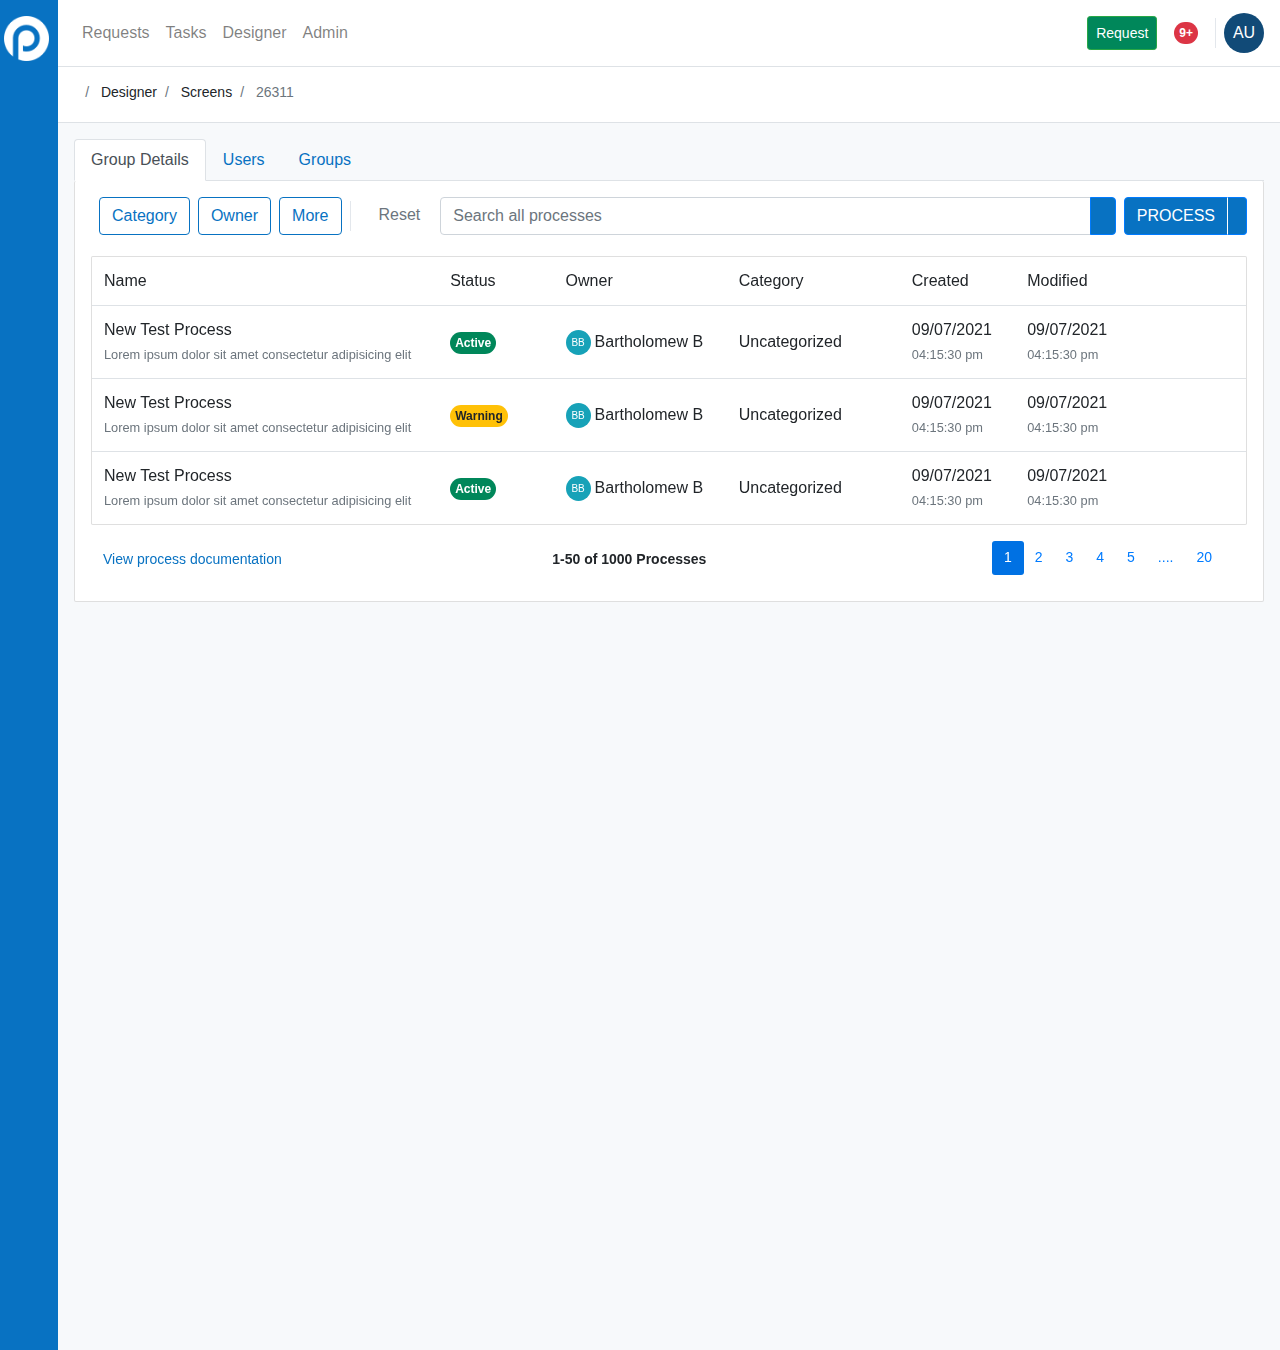
==== Data-List-Base.html @ 270bfeca "init" ====
<!DOCTYPE html>
<html lang="en">
  <head>
    <meta charset="UTF-8" />
    <meta http-equiv="X-UA-Compatible" content="IE=edge" />
    <meta name="viewport" content="width=device-width, initial-scale=1.0" />
    <script
      src="https://code.jquery.com/jquery-3.5.1.slim.min.js"
      integrity="sha384-DfXdz2htPH0lsSSs5nCTpuj/zy4C+OGpamoFVy38MVBnE+IbbVYUew+OrCXaRkfj"
      crossorigin="anonymous"
    ></script>
    <script
      src="https://cdn.jsdelivr.net/npm/bootstrap@4.6.0/dist/js/bootstrap.bundle.min.js"
      integrity="sha384-Piv4xVNRyMGpqkS2by6br4gNJ7DXjqk09RmUpJ8jgGtD7zP9yug3goQfGII0yAns"
      crossorigin="anonymous"
    ></script>
    <link
      rel="stylesheet"
      href="https://stackpath.bootstrapcdn.com/bootstrap/4.3.1/css/bootstrap.min.css"
      integrity="sha384-ggOyR0iXCbMQv3Xipma34MD+dH/1fQ784/j6cY/iJTQUOhcWr7x9JvoRxT2MZw1T"
      crossorigin="anonymous"
    />
    <link
      rel="stylesheet"
      href="https://use.fontawesome.com/releases/v5.7.2/css/all.css"
      integrity="sha384-fnmOCqbTlWIlj8LyTjo7mOUStjsKC4pOpQbqyi7RrhN7udi9RwhKkMHpvLbHG9Sr"
      crossorigin="anonymous"
    />
    <link rel="preconnect" href="https://fonts.googleapis.com" />
    <link rel="preconnect" href="https://fonts.gstatic.com" crossorigin />
    <link
      href="https://fonts.googleapis.com/css2?family=Open+Sans&display=swap"
      rel="stylesheet"
    />
    <link rel="stylesheet" href="data-list-temp-style.css" />
    <title>Data List Template</title>
  </head>
  <body>
    <div class="app-container d-flex flex-row" "="">
    <div class="sidebar">
      <img src="processmaker_icon.png" class="pt-3 ml-1" alt="" />
    </div>
    <div class="main d-flex flex-grow-1 flex-column overflow-hidden">
      <div class="top-nav flex-grow-1">
        <div class="flex-grow-1">
          <div id="navbar">
            <nav
              class="navbar d-print-none navbar-light navbar-expand-lg"
              id="navbar1"
            >
              <div class="d-flex d-lg-none w-100">
                <a href="#" target="_self" class="navbar-brand d-lg-none pl-2"
                  ><img
                    src="https://madidi-release.processmaker.net/img/processmaker-login.svg?id=addb6c8b47dc100de38923db9844a7bb"
                    class="navbar-logo"
                /></a>
                <button
                  type="button"
                  class="navbar-toggler ml-auto collapsed"
                  style="overflow-anchor: none"
                >
                  <span class="navbar-toggler-icon"></span>
                </button>
              </div>
              <div id="nav-collapse" class="navbar-collapse collapse">
                <!---->
                <!---->
                <!---->
                <ul
                  class="navbar-nav d-flex align-items-center"
                  style="/* z-index: 100; */"
                >
                  <li class="nav-item">
                    <a class="nav-link"><span>Requests</span></a>
                  </li>
                  <li class="nav-item">
                    <a class="nav-link"><span>Tasks</span></a>
                  </li>
                  <li class="nav-item">
                    <a class="nav-link"><span>Designer</span></a>
                  </li>
                  <li class="nav-item">
                    <a class="nav-link"><span>Admin</span></a>
                  </li>
                </ul>
                <ul class="navbar-nav d-flex align-items-center ml-auto">
                  <li class="nav-item p-2">
                    <button class="btn btn-success btn-sm">
                      <i class="fas fa-plus"></i>
                      Request
                    </button>
                    <!---->
                  </li>
                  <li class="nav-item d-none d-lg-block">
                    <div>
                      <button class="btn nav-link count-info btn-link">
                        <i class="fas fa-bell fa-lg font-size-23"></i>
                        <!---->
                        <span class="badge badge-danger badge-pill">9+</span>
                      </button>
                      <!---->
                    </div>
                  </li>
                  <li class="separator d-none d-lg-block"></li>
                  <li class="d-none d-lg-block">
                    <div id="userMenu">
                      <div id="profileMenu">
                        <span
                          ><button
                            class="btn avatar-button rounded-circle overflow-hidden p-0 m-0 d-inline-flex border-0 btn-info"
                          >
                            <span
                              class="border-0 d-inline-flex align-items-center justify-content-center text-white text-uppercase text-nowrap font-weight-normal"
                              style="
                                width: 40px;
                                height: 40px;
                                font-size: 16px;
                                padding: 0px;
                                cursor: pointer;
                              "
                              >AU</span
                            >
                          </button>
                          <!----></span
                        >
                      </div>
                      <!---->
                    </div>
                  </li>
                </ul>
              </div>
            </nav>
            <nav class="navbar p-0 navbar-expand-lg" id="navbar2">
              <div
                id="breadcrumbs-collapse"
                class="border-top border-bottom navbar-collapse collapse"
                style="display: none"
              >
                <div id="breadcrumbs" class="mt-2 ml-3">
                  <nav>
                    <ol class="breadcrumb mt-1">
                      <li class="breadcrumb-item">
                        <a href="/" aria-label="Home"
                          ><i class="fas fa-home"></i
                        ></a>
                      </li>
                      <li class="breadcrumb-item">
                        <a> Designer </a>
                      </li>
                      <li class="breadcrumb-item">
                        <a> Screens </a>
                      </li>
                      <li
                        role="heading"
                        aria-level="1"
                        class="breadcrumb-item active"
                      >
                        26311
                      </li>
                    </ol>
                  </nav>
                </div>
              </div>
            </nav>
          </div>
          <style lang="scss" scoped=""></style>
        </div>
        <!-- MAIN BODY -->
        <!-- MAIN BODY -->
        <!-- MAIN BODY -->
        <!-- MAIN BODY -->

        <!-- Top command -->

        <div
          class="flex-grow-1 d-flex flex-column overflow-hidden h-100"
          id="mainbody"
        >
          <div id="main" class="main flex-grow-1 h-100 overflow-auto py-3">
            <div id="editCss" class="container-fluid px-3">
              <div role="document" class="row">
                <div class="col">
                  <nav>
                    <div id="nav-tab" role="tablist" class="nav nav-tabs">
                      <a
                        id="nav-home-tab"
                        data-toggle="tab"
                        href="#nav-home"
                        role="tab"
                        aria-controls="nav-home"
                        aria-selected="true"
                        class="nav-item nav-link active"
                        >Group Details</a
                      >
                      <a
                        id="nav-user-tab"
                        data-toggle="tab"
                        href="#nav-groups"
                        role="tab"
                        aria-selected="false"
                        class="nav-item nav-link"
                        >Users</a
                      >
                      <a
                        id="nav-group-tab"
                        data-toggle="tab"
                        href="#nav-users"
                        role="tab"
                        aria-selected="false"
                        class="nav-item nav-link"
                        >Groups</a
                      >
                    </div>
                  </nav>
                  <div class="card border-top-0">
                    <!----><!---->
                    <div class="card-body p-3 border-top-0">
                      <!----><!---->
                      <div>
                        <div role="group" class="`is-valid" id="__BVID__66">
                          <div id="search-bar" class="mb-3" vcloak="">
                            <div class="d-flex flex-column flex-md-row">
                              <!-- FILTER -->
                              <!-- FILTER -->
                              <div
                                class="dropdown mb-3 mb-md-0 ml-md-2 UncategorizedFilterButton"
                              >
                                <button
                                  class="btn btn-outline-primary dropdown-toggle UncategorizedFilter"
                                  type="button"
                                  id="dropdownMenuButton"
                                  data-toggle="dropdown"
                                  aria-haspopup="true"
                                  aria-expanded="false"
                                >
                                  <i class="fas fa-filter"></i> Category
                                </button>

                                <div
                                  class="dropdown-menu dropdown-menu-right w-100"
                                  aria-labelledby="dropdownMenuButton"
                                >
                                  <li>
                                    <div class="checkbox w-100">
                                      <label class="ml-2 filter-item">
                                        <input
                                          type="checkbox"
                                          class="p-3 checkbox-input"
                                          name="categoryFilter"
                                          value="Uncategorized"
                                        /><span class="ml-2"
                                          >Uncategorized</span
                                        >
                                      </label>
                                    </div>
                                    <div class="dropdown-divider"></div>
                                  </li>

                                  <li>
                                    <div class="checkbox">
                                      <label class="ml-2 filter-item">
                                        <input
                                          type="checkbox"
                                          class="p-3 checkbox-input"
                                          name="categoryFilter"
                                          value="Human Resources"
                                        /><span class="ml-2"
                                          >Human Resources</span
                                        >
                                      </label>
                                    </div>
                                  </li>
                                </div>
                              </div>

                              <div class="dropdown mb-3 mb-md-0 ml-md-2">
                                <button
                                  class="btn btn-outline-primary dropdown-toggle"
                                  type="button"
                                  id="dropdownMenuButton"
                                  data-toggle="dropdown"
                                  aria-haspopup="true"
                                  aria-expanded="false"
                                >
                                  <i class="fas fa-filter"></i> Owner
                                </button>
                                <div
                                  class="dropdown-menu dropdown-menu-right"
                                  aria-labelledby="dropdownMenuButton"
                                >
                                  <span
                                    data-v-3f99b023=""
                                    data-v-6ea5e3fc=""
                                    class="d-inline-flex pull-left align-items-center"
                                    data-v-5cc42bfc=""
                                  >
                                    <label class="filter-item">
                                      <input
                                        type="checkbox"
                                        class="p-3 checkbox-input ml-2"
                                        name=""
                                        value="Uncategorized"
                                      /><span class="ml-2">
                                        <a data-v-3f99b023="" href="/profile/2">
                                          <button
                                            data-v-3f99b023=""
                                            title="Admin User"
                                            href="/profile/2"
                                            class="avatar-image-button rounded-circle bg-info border-0 align-middle text-white text-center text-uppercase text-nowrap"
                                            style="
                                              width: 25px;
                                              height: 25px;
                                              font-size: 10px;
                                              padding: 0px;
                                              cursor: pointer;
                                            "
                                          >
                                            BB
                                          </button>
                                        </a>
                                        <!---->
                                        <span class="ml-1"
                                          >Bartholomew B</span
                                        ></span
                                      >
                                    </label>
                                  </span>
                                  <div class="dropdown-divider"></div>

                                  <span
                                    data-v-3f99b023=""
                                    data-v-6ea5e3fc=""
                                    class="d-inline-flex pull-left align-items-center"
                                    data-v-5cc42bfc=""
                                  >
                                    <label class="filter-item">
                                      <input
                                        type="checkbox"
                                        class="p-3 checkbox-input ml-2"
                                        name=""
                                        value="Uncategorized"
                                      /><span class="ml-2">
                                        <a data-v-3f99b023="" href="/profile/2">
                                          <button
                                            data-v-3f99b023=""
                                            title="Admin User"
                                            href="/profile/2"
                                            class="avatar-image-button rounded-circle bg-info border-0 align-middle text-white text-center text-uppercase text-nowrap"
                                            style="
                                              width: 25px;
                                              height: 25px;
                                              font-size: 10px;
                                              padding: 0px;
                                              cursor: pointer;
                                            "
                                          >
                                            HV
                                          </button>
                                        </a>
                                        <!---->
                                        Hunter Van Lear</span
                                      >
                                    </label>
                                  </span>
                                  <div class="dropdown-divider"></div>

                                  <span
                                    data-v-3f99b023=""
                                    data-v-6ea5e3fc=""
                                    class="d-inline-flex pull-left align-items-center"
                                    data-v-5cc42bfc=""
                                  >
                                    <label class="filter-item">
                                      <input
                                        type="checkbox"
                                        class="p-3 checkbox-input ml-2"
                                        name=""
                                        value="Uncategorized"
                                      /><span class="ml-2">
                                        <a data-v-3f99b023="" href="/profile/2">
                                          <button
                                            data-v-3f99b023=""
                                            title="Admin User"
                                            href="/profile/2"
                                            class="avatar-image-button rounded-circle bg-info border-0 align-middle text-white text-center text-uppercase text-nowrap"
                                            style="
                                              width: 25px;
                                              height: 25px;
                                              font-size: 10px;
                                              padding: 0px;
                                              cursor: pointer;
                                            "
                                          >
                                            AU
                                          </button>
                                        </a>
                                        <!---->
                                        Admin User</span
                                      >
                                    </label>
                                  </span>
                                </div>
                              </div>
                              <div class="mb-3 mb-md-0 ml-md-2">
                                <button
                                  class="btn btn-outline-primary dropdown-toggle UncategorizedFilter"
                                  type="button"
                                  id="dropdownMenuButton"
                                  data-toggle="dropdown"
                                  aria-haspopup="true"
                                  aria-expanded="false"
                                >
                                  <i class="fas fa-plus"></i> More
                                </button>
                              </div>
                              <li
                                class="separator separator-filter d-lg-block mt-1"
                              ></li>
                              <div class="mb-3 mb-md-0 ml-md-2 text-center">
                                <a
                                  href="#"
                                  id="create_process"
                                  data-toggle="modal"
                                  data-target="#addProcess"
                                  class="btn btn-reset w-100 text-secondary"
                                >
                                  Reset
                                </a>
                              </div>
                              <!-- FILTER END -->
                              <!-- FILTER END -->

                              <!-- SEARCH BAR -->
                              <!-- SEARCH BAR -->

                              <div class="input-group w-100 ml-2 mr-2">
                                <input
                                  placeholder="Search all processes"
                                  class="form-control search-input"
                                />
                                <div class="input-group-append">
                                  <button
                                    type="button"
                                    data-original-title="Search"
                                    class="btn btn-primary btn-search"
                                  >
                                    <i class="fas fa-search"></i>
                                  </button>
                                </div>
                              </div>
                              <!-- SEARCH BAR END -->
                              <!-- SEARCH BAR END -->

                              <!-- //PRIMARY BUTTON -->
                              <!-- //PRIMARY BUTTON -->
                              <div
                                class="d-flex ml-md-0 flex-column flex-md-row text-center ml-2"
                              >
                                <div class="btn-group save-btn-group">
                                  <button class="btn btn-primary" type="button">
                                    <i class="fas fa-plus"></i> PROCESS
                                  </button>
                                  <button
                                    type="button"
                                    class="btn btn-primary dropdown-toggle dropdown-toggle-split"
                                    data-toggle="dropdown"
                                    aria-haspopup="true"
                                    aria-expanded="false"
                                  >
                                    <i class="fa fa-chevron-down"></i>
                                    <span class="sr-only">Toggle Dropdown</span>
                                  </button>
                                  <div
                                    class="dropdown-menu dropdown-menu-right mt-1 p-2 mb-1"
                                    aria-labelledby="dropdownMenuLink"
                                  >
                                    <a class="dropdown-item p-2" href="#"
                                      ><i class="fas fa-file-import mr-2"></i>
                                      Import Process</a
                                    >
                                  </div>
                                </div>
                              </div>
                              <!-- //PRIMARY BUTTON END -->
                              <!-- //PRIMARY BUTTON END -->
                            </div>
                          </div>
                          <div id="profileMenu" class="mt-3 d-flex">
                            <!-- //SEARCH BAR -->

                            <!-- // MODAL START
                                 -->

                            <!-- ///MODAL END -->
                          </div>
                          <div
                            id=""
                            role="tooltip"
                            tabindex="-1"
                            data-v-0d7c46a7=""
                            class="popover b-popover bs-popover-bottom"
                            x-placement="bottom"
                            style="left: 0px; will-change: transform"
                          >
                            <div class="card card-body table-card p-0">
                              <table
                                class="table table-hover table-responsive-lg"
                              >
                                <thead>
                                  <tr>
                                    <th class="sortable">
                                      Name <i class="sort-icon fas fa-sort"></i>
                                    </th>
                                    <th class="sortable">
                                      Status
                                      <i class="sort-icon fas fa-sort"></i>
                                    </th>
                                    <th class="sortable">
                                      Owner
                                      <i class="sort-icon fas fa-sort"></i>
                                    </th>
                                    <th class="sortable">
                                      Category
                                      <i class="sort-icon fas fa-sort"></i>
                                    </th>
                                    <th class="sortable">
                                      Created
                                      <i class="sort-icon fas fa-sort"></i>
                                    </th>
                                    <th class="sortable">
                                      Modified
                                      <i class="sort-icon fas fa-sort"></i>
                                    </th>
                                  </tr>
                                </thead>

                                <tbody>
                                  <tr>
                                    <!-- <td><div class="iconTray"> <i class="fas fa-exclamation-circle  text-warning"></i><i class="fas fa-check-circle ml-1"></i></div></td> -->
                                    <td>
                                      <div class="slatGroup">
                                        <p class="slatName">New Test Process</p>
                                        <small class="text-muted">
                                          Lorem ipsum dolor sit amet consectetur
                                          adipisicing elit
                                        </small>
                                      </div>
                                    </td>
                                    <td>
                                      <span
                                        class="badge badge-pill badge-success"
                                        >Active</span
                                      >
                                    </td>
                                    <td>
                                      <span
                                        data-v-3f99b023=""
                                        data-v-6ea5e3fc=""
                                        class="d-inline-flex pull-left align-items-center"
                                        data-v-5cc42bfc=""
                                      >
                                        <a data-v-3f99b023="" href="/profile/2">
                                          <button
                                            data-v-3f99b023=""
                                            title="Admin User"
                                            href="/profile/2"
                                            class="avatar-image-button rounded-circle bg-info border-0 align-middle text-white text-center text-uppercase text-nowrap"
                                            style="
                                              width: 25px;
                                              height: 25px;
                                              font-size: 10px;
                                              padding: 0px;
                                              cursor: pointer;
                                            "
                                          >
                                            BB
                                          </button>
                                        </a>
                                        <!---->
                                        <span class="ml-1"
                                          >Bartholomew B</span
                                        ></span
                                      >
                                    </td>
                                    <td>Uncategorized</td>
                                    <td>
                                      <div class="slatGroup">
                                        <p class="slatName">09/07/2021</p>
                                        <small class="text-muted">
                                          04:15:30 pm
                                        </small>
                                      </div>
                                    </td>
                                    <td>
                                      <div class="slatGroup">
                                        <p class="slatName">09/07/2021</p>
                                        <small class="text-muted">
                                          04:15:30 pm
                                        </small>
                                      </div>
                                    </td>

                                    <td align="right">
                                      <div class="dropdown show">
                                        <a
                                          class="btn btn-outline-secondary slatDropDown mr-3"
                                          href="#"
                                          role="button"
                                          id="dropdownMenuLink"
                                          data-toggle="dropdown"
                                          aria-haspopup="true"
                                          aria-expanded="false"
                                        >
                                          <i class="dots fas fa-ellipsis-h"></i>
                                        </a>

                                        <div
                                          class="dropdown-menu dropdown-menu-right dropdown-slat mt-1 p-2 mb-1"
                                          aria-labelledby="dropdownMenuLink"
                                        >
                                          <a class="dropdown-item p-2" href="#">
                                            <i class="far fa-edit mr-2"></i>
                                            Edit Process</a
                                          >

                                          <a class="dropdown-item p-2" href="#"
                                            ><i class="far fa-clone mr-2"></i>
                                            Copy Process</a
                                          >
                                          <a class="dropdown-item p-2" href="#"
                                            ><i
                                              class="fas fa-file-export mr-2"
                                            ></i>
                                            Export Process</a
                                          >
                                          <a class="dropdown-item p-2" href="#"
                                            ><i class="fas fa-cog mr-2"></i>
                                            Configure Process</a
                                          >
                                          <a
                                            class="dropdown-item dropdown-delete p-2"
                                            href="#"
                                            ><i
                                              class="far fa-trash-alt mr-2"
                                            ></i>
                                            Delete Process</a
                                          >
                                        </div>
                                      </div>
                                    </td>
                                  </tr>
                                  <tr>
                                    <!-- <td><div class="iconTray"> <i class="fas fa-exclamation-circle  text-warning"></i><i class="fas fa-check-circle ml-1"></i></div></td> -->
                                    <td>
                                      <div class="slatGroup">
                                        <p class="slatName">New Test Process</p>
                                        <small class="text-muted">
                                          Lorem ipsum dolor sit amet consectetur
                                          adipisicing elit
                                        </small>
                                      </div>
                                    </td>
                                    <td>
                                      <span
                                        class="badge badge-pill badge-warning"
                                        ><i
                                          class="fas fa-exclamation-triangle"
                                        ></i
                                        >Warning</span
                                      >
                                    </td>
                                    <td>
                                      <span
                                        data-v-3f99b023=""
                                        data-v-6ea5e3fc=""
                                        class="d-inline-flex pull-left align-items-center"
                                        data-v-5cc42bfc=""
                                      >
                                        <a data-v-3f99b023="" href="/profile/2">
                                          <button
                                            data-v-3f99b023=""
                                            title="Admin User"
                                            href="/profile/2"
                                            class="avatar-image-button rounded-circle bg-info border-0 align-middle text-white text-center text-uppercase text-nowrap"
                                            style="
                                              width: 25px;
                                              height: 25px;
                                              font-size: 10px;
                                              padding: 0px;
                                              cursor: pointer;
                                            "
                                          >
                                            BB
                                          </button>
                                        </a>
                                        <!---->
                                        <span class="ml-1"
                                          >Bartholomew B</span
                                        ></span
                                      >
                                    </td>
                                    <td>Uncategorized</td>
                                    <td>
                                      <div class="slatGroup">
                                        <p class="slatName">09/07/2021</p>
                                        <small class="text-muted">
                                          04:15:30 pm
                                        </small>
                                      </div>
                                    </td>
                                    <td>
                                      <div class="slatGroup">
                                        <p class="slatName">09/07/2021</p>
                                        <small class="text-muted">
                                          04:15:30 pm
                                        </small>
                                      </div>
                                    </td>

                                    <td align="right">
                                      <div class="dropdown show">
                                        <a
                                          class="btn btn-outline-secondary slatDropDown mr-3"
                                          href="#"
                                          role="button"
                                          id="dropdownMenuLink"
                                          data-toggle="dropdown"
                                          aria-haspopup="true"
                                          aria-expanded="false"
                                        >
                                          <i class="dots fas fa-ellipsis-h"></i>
                                        </a>

                                        <div
                                          class="dropdown-menu dropdown-menu-right dropdown-slat mt-1 p-2 mb-1"
                                          aria-labelledby="dropdownMenuLink"
                                        >
                                          <a class="dropdown-item p-2" href="#">
                                            <i class="far fa-edit mr-2"></i>
                                            Edit Process</a
                                          >

                                          <a class="dropdown-item p-2" href="#"
                                            ><i class="far fa-clone mr-2"></i>
                                            Copy Process</a
                                          >
                                          <a class="dropdown-item p-2" href="#"
                                            ><i
                                              class="fas fa-file-export mr-2"
                                            ></i>
                                            Export Process</a
                                          >
                                          <a class="dropdown-item p-2" href="#"
                                            ><i class="fas fa-cog mr-2"></i>
                                            Configure Process</a
                                          >
                                          <a
                                            class="dropdown-item dropdown-delete p-2"
                                            href="#"
                                            ><i
                                              class="far fa-trash-alt mr-2"
                                            ></i>
                                            Delete Process</a
                                          >
                                        </div>
                                      </div>
                                    </td>
                                  </tr>
                                  <tr>
                                    <!-- <td><div class="iconTray"> <i class="fas fa-exclamation-circle  text-warning"></i><i class="fas fa-check-circle ml-1"></i></div></td> -->
                                    <td>
                                      <div class="slatGroup">
                                        <p class="slatName">New Test Process</p>
                                        <small class="text-muted">
                                          Lorem ipsum dolor sit amet consectetur
                                          adipisicing elit
                                        </small>
                                      </div>
                                    </td>
                                    <td class="">
                                      <div class="slatGroup">
                                        <span
                                          class="badge badge-pill badge-success"
                                          >Active</span
                                        >
                                      </div>
                                    </td>
                                    <td>
                                      <span
                                        data-v-3f99b023=""
                                        data-v-6ea5e3fc=""
                                        class="d-inline-flex pull-left align-items-center"
                                        data-v-5cc42bfc=""
                                      >
                                        <a data-v-3f99b023="" href="/profile/2">
                                          <button
                                            data-v-3f99b023=""
                                            title="Admin User"
                                            href="/profile/2"
                                            class="avatar-image-button rounded-circle bg-info border-0 align-middle text-white text-center text-uppercase text-nowrap"
                                            style="
                                              width: 25px;
                                              height: 25px;
                                              font-size: 10px;
                                              padding: 0px;
                                              cursor: pointer;
                                            "
                                          >
                                            BB
                                          </button>
                                        </a>
                                        <!---->
                                        <span class="ml-1"
                                          >Bartholomew B</span
                                        ></span
                                      >
                                    </td>
                                    <td>Uncategorized</td>
                                    <td>
                                      <div class="slatGroup">
                                        <p class="slatName">09/07/2021</p>
                                        <small class="text-muted">
                                          04:15:30 pm
                                        </small>
                                      </div>
                                    </td>
                                    <td>
                                      <div class="slatGroup">
                                        <p class="slatName">09/07/2021</p>
                                        <small class="text-muted">
                                          04:15:30 pm
                                        </small>
                                      </div>
                                    </td>

                                    <td align="right">
                                      <div class="dropdown show">
                                        <a
                                          class="btn btn-outline-secondary slatDropDown mr-3"
                                          href="#"
                                          role="button"
                                          id="dropdownMenuLink"
                                          data-toggle="dropdown"
                                          aria-haspopup="true"
                                          aria-expanded="false"
                                        >
                                          <i class="dots fas fa-ellipsis-h"></i>
                                        </a>

                                        <div
                                          class="dropdown-menu dropdown-menu-right dropdown-slat mt-1 p-2 mb-1"
                                          aria-labelledby="dropdownMenuLink"
                                        >
                                          <a class="dropdown-item p-2" href="#">
                                            <i class="far fa-edit mr-2"></i>
                                            Edit Process</a
                                          >

                                          <a class="dropdown-item p-2" href="#"
                                            ><i class="far fa-clone mr-2"></i>
                                            Copy Process</a
                                          >
                                          <a class="dropdown-item p-2" href="#"
                                            ><i
                                              class="fas fa-file-export mr-2"
                                            ></i>
                                            Export Process</a
                                          >
                                          <a class="dropdown-item p-2" href="#"
                                            ><i class="fas fa-cog mr-2"></i>
                                            Configure Process</a
                                          >
                                          <a
                                            class="dropdown-item dropdown-delete p-2"
                                            href="#"
                                            ><i
                                              class="far fa-trash-alt mr-2"
                                            ></i>
                                            Delete Process</a
                                          >
                                        </div>
                                      </div>
                                    </td>
                                  </tr>
                                </tbody>
                              </table>
                            </div>
                            <!-- //end table card -->
                            <!-- PAGINATION START -->
                            <!-- PAGINATION START -->
                            <div
                              class="paginationContainer justify-content-between d-flex mt-3"
                            >
                              <div class="p-2">
                                <a
                                  href="https://processmaker.gitbook.io/processmaker/designing-processes/viewing-processes/view-the-list-of-processes/create-a-process"
                                  target="_blank"
                                  ><i class="fas fa-book mr-1"></i>View process
                                  documentation</a
                                >
                              </div>
                              <div class="p-2 mx-auto font-weight-bold">
                                1-50 of 1000 Processes
                              </div>
                              <nav aria-label="Page navigation ml-auto ">
                                <ul class="pagination">
                                  <li class="page-item">
                                    <a
                                      class="page-link"
                                      href="#"
                                      aria-label="Previous"
                                    >
                                      <i class="fas fa-chevron-left"></i>
                                      <span class="sr-only">Previous</span>
                                    </a>
                                  </li>
                                  <li class="page-item active">
                                    <a class="page-link" href="#">1</a>
                                  </li>
                                  <li class="page-item">
                                    <a class="page-link" href="#">2</a>
                                  </li>
                                  <li class="page-item">
                                    <a class="page-link" href="#">3</a>
                                  </li>
                                  <li class="page-item">
                                    <a class="page-link" href="#">4</a>
                                  </li>
                                  <li class="page-item">
                                    <a class="page-link" href="#">5</a>
                                  </li>
                                  <li class="page-item">
                                    <a class="page-link" href="#">....</a>
                                  </li>
                                  <li class="page-item">
                                    <a class="page-link" href="#">20</a>
                                  </li>
                                  <li class="page-item">
                                    <a
                                      class="page-link"
                                      href="#"
                                      aria-label="Next"
                                    >
                                      <i class="fas fa-chevron-right"></i>
                                      <span class="sr-only">Next</span>
                                    </a>
                                  </li>
                                </ul>
                              </nav>
                            </div>
                            <!-- PAGINATION END -->
                            <!-- PAGINATION END -->
                          </div>
                          <!-- //END DL -->
                        </div>

                        <!---->
                      </div>
                    </div>
                    <!----><!---->
                  </div>
                </div>
              </div>
            </div>
          </div>
        </div>
      </div>
    </div>
    <script
      src="https://cdnjs.cloudflare.com/ajax/libs/popper.js/1.12.9/umd/popper.min.js"
      integrity="sha384-ApNbgh9B+Y1QKtv3Rn7W3mgPxhU9K/ScQsAP7hUibX39j7fakFPskvXusvfa0b4Q"
      crossorigin="anonymous"
    ></script>
    <script
      src="https://maxcdn.bootstrapcdn.com/bootstrap/4.0.0/js/bootstrap.min.js"
      integrity="sha384-JZR6Spejh4U02d8jOt6vLEHfe/JQGiRRSQQxSfFWpi1MquVdAyjUar5+76PVCmYl"
      crossorigin="anonymous"
    ></script>
    <script src="script.js"></script>
    <!-- Code injected by live-server -->
  </body>
</html>
---- data-list-temp-style.css ----
li > a {
  color: white;
}

a,.text-primary{
  color:#0872c2 ;
}

.text-info {
  color:#114a77 !important;
}

.text-success{
  color:#00875a !important;

}

.badge-success, .btn-success{
  background-color: #00875a!important;
}

.badge{
  padding:5px
}

.sidebar {
  /* border: 1px solid black; */
  width: 58px;
  height: 150vh;
  background-color: #0872c2;
}

div#main {
  background-color: #f7f9fb;
}


h5,
.fa-angle-down {
  color: #0872c2;
}
h5 {
  font-weight: 400;
}

.align-items-center {
  align-items: center !important;
}

.ml-auto {
  margin-left: auto !important;
}

.h-100 {
  height: 100% !important;
}

.left-bar {
  padding-right: 0px !important;
  width: 300px !important;
}

.sidebar-right {
  width: 300px;
}

.card.h-100.rounded-0.border-top-0.border-bottom-0.border-left-0 {
  width: 300 px;
}

/* // Left Sidebar */

.list-group-flush .list-group-item {
  border-radius: 3px;
}

.list-group-item {
  width: 100%;
  padding: 0.3m;
  margin: 0.2rem;
  /* -webkit-box-shadow: 0 5px 3px -3px rgb(60 64 67 / 5%);
  -moz-box-shadow: 0 5px 3px -3px rgb(60 64 67 / 5%);
  box-shadow: 0 5px 3px -3px rgb(60 64 67 / 5%); */
  border-top: 0px;
  border-bottom: 0px;
  cursor: grab;
}


.page-item.active .page-link {
  z-index: 1;
  color: rgb(255, 255, 255);
  background-color: #0071e3;
  border-color: #0071e3;
}

.paginationContainer {
  padding-bottom: 0px !important;
  margin-bottom: 0px !important;
}

.paginationContainer.d-flex.mt-3 {
  height: 44px;
}

.pagination {
  border: 0px;
}
.pagination > li > a {
  border: 0px;
  border-radius: 3px !important;
}

.list-group-item:hover {
  background-color: rgba(220, 220, 220, 0.652);
}

div#controls {
  padding-top: 1 rem;
  background: #f7f7f7;
  align-items: right;
  display: flex;
  justify-content: right;
}
/* 
End LEft side bar */

.list-group-item > i,
.page-menu {
  color: rgb(108, 117, 125);
}

.breadcrumb {
  display: flexbox;
  display: flex;
  -ms-flex-wrap: wrap;
  flex-wrap: wrap;
  padding: 0.2rem;
  margin-bottom: 1rem;
  list-style: none;
  background-color: white;
  border-radius: 0.25rem;
  font-size: 0.875rem;
}

.card-header {
  background-color: white;
}

.left-bar,
.top-header,
.card-header,
.sidebar-right {
  box-shadow: 0px 1px 2px 0px rgb(60 64 67 / 25%),
    0px 2px 6px 2px rgb(60 64 67 / 10%);
}

.top-header {
  padding-top: 0.5rem;
  padding-bottom: 0.5rem;
}

.form-group .form-control-icon {
  position: absolute;
  z-index: 2;
  display: block;
  width: 2.375 rem;
  height: 2.375 rem;
  line-height: 2.375rem;
  text-align: center;
  pointer-events: none;
  color: #aaa;
  margin-left: 10px;
}



i.fas.fa-angle-down.rotate-icon {
  font-size: 1.3rem;
  color: #212529;
}

.fa-home {
  color: #0872c2;
}



.btn-lg{
  font-size: 1rem;
}

.btn-primary {
  background-color: #0872c2;
  outline-color: #0872c2;
}

button.btn.btn-primary.dropdown-toggle.dropdown-toggle-split {
  border-left-color: white;
}

input#searchBar {
  background-color: #aaaaaa1a;
}

.element-icon-group {
  color: rgb(89, 89, 89);
}

.element-icon {
  font-size: 1.4rem;
  /* background-color: rgba(105, 105, 105, 0.07); */
  padding: 0.3rem;
  border-radius: 3px;
}

.left-card-body {
  padding: 0.1rem !important;
}
.fa-grip-vertical {
  color: rgb(153, 153, 153);
}

.element-name {
  font-weight: 500;
}

.top-right-button-group {
  border-bottom: 1px solid rgba(0, 0, 0, 0.125);
}

.btn-outline-info {
  border-color: #114a77;
  color: #114a77;
}

.btn-info {
  background-color: #114a77;
  border-color: #114a77;
}

.btn-reset{
  border: none;
}

h5 {
  color: #212529;
}

a:active,
a:hover {
  text-decoration: none;
}



.dropdown-toggle::after {
  display: none;
}

button > .fa-angle-down:hover,
button > .fa-angle-down:active,
.dropdown-toggle-split:hover {
  color: white !important;
}

.btn-outline-primary {
  color: #0872c2;
  border-color: #0872c2;
}

.btn-outline-primary:hover {
  background-color: #0872c2;
}

.row.design-preview-bar {
  display: flex;
  justify-content: space-between;
}


.slatLink {
  font-size: 14px;
  color: #626a70 !important;
}
.slatDesc {
  margin-bottom: 0rem;
}

.slatDropDown:active{
  color: #6c757d !important;
  background-color: transparent !important;
}

.slatDropDown:hover {
  background-color: transparent;

  color:#6c757d;
  box-shadow: 0 0 0 0.2rem rgb(108 117 125 / 50%);
}





/* 
cleaning up slats */
.card {
  border-radius: 0px;
  border-right: 0px;
  border-left: 0px;
}

.undo-redo-btn {
  border: 0px;
  color: #212529;
  background-color: transparent;
  text-decoration: underline;
}

.undo-redo-btn:hover {
  background-color: transparent;
  border: 0px;
  text-decoration: underline;
  color: #5b626a !important;
  font-weight: 500;
}

.page-select-group {
  margin-bottom: 0rem;
}

select#inputGroupSelect03 {
  width: 300px;
  border-radius: 3px;
  border-color: #6c757d;
}

select#inputGroupSelect04 {
  width: 300px;
  border-radius: 3px;
  border-color: #6c757d;
}

button.btn.btn-outline-secondary.dropdown-toggle {
  /* border-bottom-right-radius: 0; */
  border-bottom-right-radius: 0.25rem !important;
  border-top-right-radius: 0.25rem !important;
}

/* .dropdown-toggle-split {
  padding-right: 0.3rem;
  padding-left: 0.3rem;
} */

a#dropdownMenuLink {
  border: none;
  font-size: 1.3rem;
}



.dropdown-menu.show {
  z-index: 100000;
}

.dropdown-item:hover{
  background-color: #f0f1fa;
  color:#114a77;
  font-weight:700;
}

.dropdown-delete:hover {
  color: #ce482d;
  background-color: #fadfd9;
}

.dropdown-menu {
  min-width: 15rem;

  /* -webkit-box-shadow: 0 10px 6px -6px #777;
  -moz-box-shadow: 0 10px 6px -6px #777;
  box-shadow: 0 10px 6px -6px #777; */
  box-shadow: 0px 1px 2px 0px rgb(60 64 67 / 30%),
    0px 2px 6px 2px rgb(60 64 67 / 15%);
  /* box-shadow: 0 2.8px 2.2px rgba(0, 0, 0, 0.034),
    0 6.7px 5.3px rgba(0, 0, 0, 0.048), 0 12.5px 10px rgba(0, 0, 0, 0.06),
    0 22.3px 17.9px rgba(0, 0, 0, 0.072), 0 41.8px 33.4px rgba(0, 0, 0, 0.086),
    0 100px 80px rgba(0, 0, 0, 0.12); */

  background-color: white;
  border-radius: 5px;


}
.dropdown-menu.dropdown-menu-right.dropdown-slat {
  box-shadow: 0px 8px 10px 1px rgb(0 0 0 / 14%), 0px 3px 14px 2px rgb(0 0 0 / 12%), 0px 5px 5px -3px rgb(0 0 0 / 20%);
}



img {
  width: 45px;
}

.separator {
  border-right: 1px solid rgb(227, 231, 236);;
  height: 100px;
  margin-right:unset;

}

.separator {
  border-right: 1px solid rgb(227, 231, 236); ;
  height: 30px;
  margin-left: 0.5rem;
  margin-right:.5rem;
 
}

.input-group {
  width: unset;
}

/* .new-page-btn {
  width: 100px;
} */

.page-group {
  border-radius: 3px;
}
.page-group:hover {
  background-color: rgba(220, 220, 220, 0.652);
  cursor: pointer;
}

.page-group-active {
  background-color: rgba(220, 220, 220, 0.652);
}

.page-group-title {
  padding-top: 0.2rem;
  padding-bottom: 0.2rem;
}

.page-group-title-active > h5 {
  font-weight: 600;
}

span.new-page-btn.text-center {
  margin-top: 0.6rem;
}

h5 {
  margin-bottom: unset;
}

.page-menu {
  font-size: 1.5rem;
}

.page-container-single-control-top,
.page-container-single-inner {
  margin-left: 1rem;
  margin-top: 1rem;
}

.page-container-single-inner {
  /* margin: 1rem; */
  width: 300px;
  height: 400px;
  box-shadow: 0px 1px 2px 0px rgb(60 64 67 / 25%),
    0px 2px 6px 2px rgb(60 64 67 / 10%);
}

.page-container-single-outer {
  max-width: 300px;
  margin-left: 1rem;
}

.deactive {
  visibility: hidden;
}

.page-control {
  color: #5b626a;
}

.card {
  position: relative;
  display: flex;
  flex-direction: column;
  min-width: 0;
  word-wrap: break-word;
  background-color: #fff;
  background-clip: border-box;
  border: 1px solid rgba(0,0,0,.125);
  border-radius: 0.125em;
}


.bs-popover-auto[x-placement^=bottom]>.arrow, .bs-popover-bottom>.arrow {
  top: calc((.36rem + 1px) * -1);

}
/* .bs-popover-auto[x-placement^=bottom]>.arrow, .bs-popover-bottom>.arrow {
  top: calc((-.43rem + 1px) * -1);

} */

.popover-body {
  padding: unset;
  margin-top:.8rem;
  color: #212529;
}


.arrow {
  position: absolute;
  display: block;
  width: 1rem;
  height: 0.5rem;
  margin: 0 0.3rem;
}

.card.card-body.table-card.p-0 {
  margin-top: 5px;
}

.popover{
  position: relative ;
  max-width: unset;
  border:unset;
}



/* .popover .arrow::after, .popover .arrow::before {
  position: absolute;
  display: block;
  content: "";
  border-color: transparent;
  border-style: solid;
  z-
  index: 100000;
} */

.popover .arrow::after, .popover .arrow::before {
  z-index: 10000;
}

.bs-popover-auto[x-placement^=bottom], .bs-popover-bottom {
  margin-top: unset;
}




.grip-td{
  text-align: center;
  margin-right: 1rem;
  
}

.table td, .table th{
  vertical-align: middle;

}

.table{
  margin-bottom: unset;
}

td:first-child {
  width: 30%;
}

td:nth-child(2) {
  width: 10%;
}
td:nth-child(3) {
  width: 15%;
}
td:nth-child(4) {
  width: 15%;
}
td:nth-child(5) {
  width: 10%;
}
td:nth-child(6) {
  width: 10%;
}

td,th{
  font-size: 1rem;
}

th{
  border-top:0px !important;
  font-weight: normal;
}

td > .fas{
  font-size: 1.5rem;
}

p{
  margin-bottom: unset;
}

.grip{
  font-size:1.5rem;
}

.table thead th {
  vertical-align: bottom;
  border-bottom: 0px;
}


i.fas.fa-grip-vertical.grip {
  cursor: grab;
}

.actions-td{
  text-align: right;
}

.add-link-btn {
  align-self: flex-end;
  margin-right:2px;
}
.fas.fa-plus, .fas.fa-undo{
  font-size: 1rem;
 
}

button.btn.btn.btn-primary.w-100,
button.btn.btn-primary
 {
  white-space: nowrap;
}

.statusGroup{
  display: flex;
}
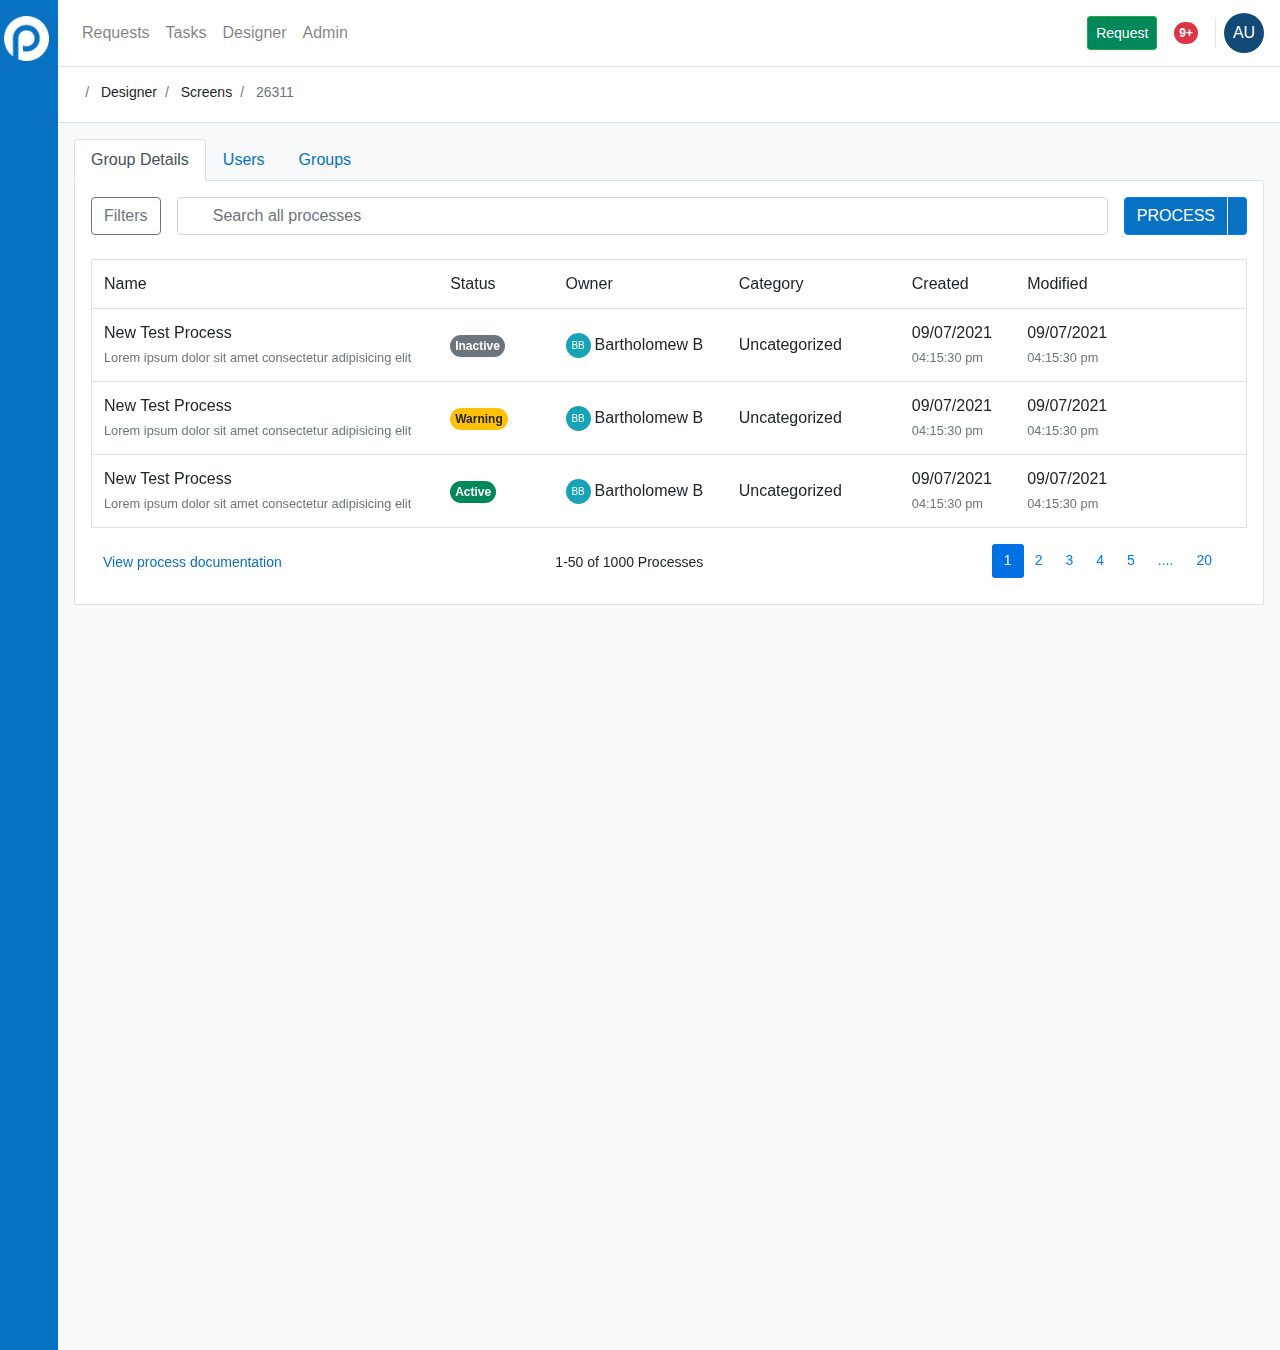
==== commit e8c6d9de: "added" ====
--- a/Data-List-Base.html
+++ b/Data-List-Base.html
@@ -33,6 +33,13 @@
       rel="stylesheet"
     />
     <link rel="stylesheet" href="data-list-temp-style.css" />
+
+    <link
+      rel="stylesheet"
+      href="https://cdn.jsdelivr.net/gh/bbbootstrap/libraries@main/choices.min.css"
+    />
+    <script src="https://cdn.jsdelivr.net/gh/bbbootstrap/libraries@main/choices.min.js"></script>
+
     <title>Data List Template</title>
   </head>
   <body>
@@ -222,230 +229,104 @@
                             <div class="d-flex flex-column flex-md-row">
                               <!-- FILTER -->
                               <!-- FILTER -->
-                              <div
-                                class="dropdown mb-3 mb-md-0 ml-md-2 UncategorizedFilterButton"
-                              >
-                                <button
-                                  class="btn btn-outline-primary dropdown-toggle UncategorizedFilter"
-                                  type="button"
-                                  id="dropdownMenuButton"
+                              <div class="dropdown show">
+                                <a
+                                  class="btn btn-outline-secondary mr-3"
+                                  href="#"
+                                  role="button"
+                                  id="dropdownFilterLink"
                                   data-toggle="dropdown"
                                   aria-haspopup="true"
                                   aria-expanded="false"
                                 >
-                                  <i class="fas fa-filter"></i> Category
-                                </button>
+                                  <i class="fas fa-sliders-h"></i> Filters
+                                </a>
 
                                 <div
-                                  class="dropdown-menu dropdown-menu-right w-100"
-                                  aria-labelledby="dropdownMenuButton"
+                                  class="dropdown-menu dropdown-menu-right dropdown-menu-filter ml-4 dropdown-slat mt-1 p-2 mb-1"
+                                  aria-labelledby="dropdownFilterLink"
                                 >
-                                  <li>
-                                    <div class="checkbox w-100">
-                                      <label class="ml-2 filter-item">
-                                        <input
-                                          type="checkbox"
-                                          class="p-3 checkbox-input"
-                                          name="categoryFilter"
-                                          value="Uncategorized"
-                                        /><span class="ml-2"
-                                          >Uncategorized</span
-                                        >
-                                      </label>
-                                    </div>
-                                    <div class="dropdown-divider"></div>
-                                  </li>
-
-                                  <li>
-                                    <div class="checkbox">
-                                      <label class="ml-2 filter-item">
-                                        <input
-                                          type="checkbox"
-                                          class="p-3 checkbox-input"
-                                          name="categoryFilter"
-                                          value="Human Resources"
-                                        /><span class="ml-2"
-                                          >Human Resources</span
-                                        >
-                                      </label>
-                                    </div>
-                                  </li>
+                                  <div class="form-group">
+                                    <span class="mb-2 filter-label"
+                                      >Category</span
+                                    >
+
+                                    <select
+                                      id="choices-multiple-remove-button"
+                                      class=""
+                                      placeholder=""
+                                      multiple
+                                    >
+                                      <option
+                                        id="example"
+                                        class="select-item"
+                                        value="Uncategorized"
+                                      >
+                                        Uncategorized
+                                      </option>
+                                      <option
+                                        class="select-item"
+                                        value="Finance"
+                                      >
+                                        Finance
+                                      </option>
+                                      <option value="Billing">Billing</option>
+                                    </select>
+                                  </div>
+
+                                  <div class="form-group mt-2">
+                                    <span class="mb-2 filter-label"
+                                      >Status</span
+                                    >
+
+                                    <select
+                                      id="choices-multiple-remove-button"
+                                      class=""
+                                      placeholder=""
+                                      multiple
+                                    >
+                                      <option value="HTML">Inactive</option>
+                                      <option value="Jquery">Active</option>
+                                      <option value="CSS">Warning</option>
+                                    </select>
+                                  </div>
+                                  <hr />
+                                  <div
+                                    class="btn-group-filter mt-2 d-flex flex-row-reverse"
+                                  >
+                                    <button
+                                      class="btn btn-sm btn-primary btn-filter"
+                                    >
+                                      Apply
+                                    </button>
+                                    <button
+                                      class="btn btn-sm btn-outline-secondary mr-2 btn-reset"
+                                    >
+                                      Reset
+                                    </button>
+                                  </div>
                                 </div>
                               </div>
 
-                              <div class="dropdown mb-3 mb-md-0 ml-md-2">
-                                <button
-                                  class="btn btn-outline-primary dropdown-toggle"
-                                  type="button"
-                                  id="dropdownMenuButton"
-                                  data-toggle="dropdown"
-                                  aria-haspopup="true"
-                                  aria-expanded="false"
-                                >
-                                  <i class="fas fa-filter"></i> Owner
-                                </button>
-                                <div
-                                  class="dropdown-menu dropdown-menu-right"
-                                  aria-labelledby="dropdownMenuButton"
-                                >
-                                  <span
-                                    data-v-3f99b023=""
-                                    data-v-6ea5e3fc=""
-                                    class="d-inline-flex pull-left align-items-center"
-                                    data-v-5cc42bfc=""
-                                  >
-                                    <label class="filter-item">
-                                      <input
-                                        type="checkbox"
-                                        class="p-3 checkbox-input ml-2"
-                                        name=""
-                                        value="Uncategorized"
-                                      /><span class="ml-2">
-                                        <a data-v-3f99b023="" href="/profile/2">
-                                          <button
-                                            data-v-3f99b023=""
-                                            title="Admin User"
-                                            href="/profile/2"
-                                            class="avatar-image-button rounded-circle bg-info border-0 align-middle text-white text-center text-uppercase text-nowrap"
-                                            style="
-                                              width: 25px;
-                                              height: 25px;
-                                              font-size: 10px;
-                                              padding: 0px;
-                                              cursor: pointer;
-                                            "
-                                          >
-                                            BB
-                                          </button>
-                                        </a>
-                                        <!---->
-                                        <span class="ml-1"
-                                          >Bartholomew B</span
-                                        ></span
-                                      >
-                                    </label>
-                                  </span>
-                                  <div class="dropdown-divider"></div>
-
-                                  <span
-                                    data-v-3f99b023=""
-                                    data-v-6ea5e3fc=""
-                                    class="d-inline-flex pull-left align-items-center"
-                                    data-v-5cc42bfc=""
-                                  >
-                                    <label class="filter-item">
-                                      <input
-                                        type="checkbox"
-                                        class="p-3 checkbox-input ml-2"
-                                        name=""
-                                        value="Uncategorized"
-                                      /><span class="ml-2">
-                                        <a data-v-3f99b023="" href="/profile/2">
-                                          <button
-                                            data-v-3f99b023=""
-                                            title="Admin User"
-                                            href="/profile/2"
-                                            class="avatar-image-button rounded-circle bg-info border-0 align-middle text-white text-center text-uppercase text-nowrap"
-                                            style="
-                                              width: 25px;
-                                              height: 25px;
-                                              font-size: 10px;
-                                              padding: 0px;
-                                              cursor: pointer;
-                                            "
-                                          >
-                                            HV
-                                          </button>
-                                        </a>
-                                        <!---->
-                                        Hunter Van Lear</span
-                                      >
-                                    </label>
-                                  </span>
-                                  <div class="dropdown-divider"></div>
-
-                                  <span
-                                    data-v-3f99b023=""
-                                    data-v-6ea5e3fc=""
-                                    class="d-inline-flex pull-left align-items-center"
-                                    data-v-5cc42bfc=""
-                                  >
-                                    <label class="filter-item">
-                                      <input
-                                        type="checkbox"
-                                        class="p-3 checkbox-input ml-2"
-                                        name=""
-                                        value="Uncategorized"
-                                      /><span class="ml-2">
-                                        <a data-v-3f99b023="" href="/profile/2">
-                                          <button
-                                            data-v-3f99b023=""
-                                            title="Admin User"
-                                            href="/profile/2"
-                                            class="avatar-image-button rounded-circle bg-info border-0 align-middle text-white text-center text-uppercase text-nowrap"
-                                            style="
-                                              width: 25px;
-                                              height: 25px;
-                                              font-size: 10px;
-                                              padding: 0px;
-                                              cursor: pointer;
-                                            "
-                                          >
-                                            AU
-                                          </button>
-                                        </a>
-                                        <!---->
-                                        Admin User</span
-                                      >
-                                    </label>
-                                  </span>
-                                </div>
-                              </div>
-                              <div class="mb-3 mb-md-0 ml-md-2">
-                                <button
-                                  class="btn btn-outline-primary dropdown-toggle UncategorizedFilter"
-                                  type="button"
-                                  id="dropdownMenuButton"
-                                  data-toggle="dropdown"
-                                  aria-haspopup="true"
-                                  aria-expanded="false"
-                                >
-                                  <i class="fas fa-plus"></i> More
-                                </button>
-                              </div>
-                              <li
-                                class="separator separator-filter d-lg-block mt-1"
-                              ></li>
-                              <div class="mb-3 mb-md-0 ml-md-2 text-center">
-                                <a
-                                  href="#"
-                                  id="create_process"
-                                  data-toggle="modal"
-                                  data-target="#addProcess"
-                                  class="btn btn-reset w-100 text-secondary"
-                                >
-                                  Reset
-                                </a>
-                              </div>
                               <!-- FILTER END -->
                               <!-- FILTER END -->
 
                               <!-- SEARCH BAR -->
                               <!-- SEARCH BAR -->
 
-                              <div class="input-group w-100 ml-2 mr-2">
-                                <input
-                                  placeholder="Search all processes"
-                                  class="form-control search-input"
-                                />
-                                <div class="input-group-append">
-                                  <button
-                                    type="button"
-                                    data-original-title="Search"
-                                    class="btn btn-primary btn-search"
-                                  >
-                                    <i class="fas fa-search"></i>
-                                  </button>
+                              <div class="flex-grow-1 mr-3">
+                                <div class="main mb-3 mb-md-0">
+                                  <div class="form-group form-group-search">
+                                    <span
+                                      class="fa fa-search form-control-icon"
+                                    ></span>
+                                    <input
+                                      type="text"
+                                      id="searchBar"
+                                      class="form-control"
+                                      placeholder="Search all processes"
+                                    />
+                                  </div>
                                 </div>
                               </div>
                               <!-- SEARCH BAR END -->
@@ -485,13 +366,20 @@
                               <!-- //PRIMARY BUTTON END -->
                             </div>
                           </div>
-                          <div id="profileMenu" class="mt-3 d-flex">
-                            <!-- //SEARCH BAR -->
-
-                            <!-- // MODAL START
-                                 -->
-
-                            <!-- ///MODAL END -->
+                          <div
+                            id=""
+                            class="mt-3 mb-2 d-flex filtered-by-container"
+                          >
+                            <!-- <span class="filter-status-container ml-1"
+                              ><span class="filtered-start font-weight-bold"
+                                >Filtered By:
+                              </span>
+                              <span class="text-muted"> Status </span>
+                              |
+                              <span class="text-muted"> Owner </span>
+                              |
+                              <span class="text-primary"> Edit</span>
+                            </span> -->
                           </div>
                           <div
                             id=""
@@ -548,8 +436,8 @@
                                     </td>
                                     <td>
                                       <span
-                                        class="badge badge-pill badge-success"
-                                        >Active</span
+                                        class="badge badge-pill badge-secondary"
+                                        >Inactive</span
                                       >
                                     </td>
                                     <td>
@@ -899,7 +787,7 @@
                                   documentation</a
                                 >
                               </div>
-                              <div class="p-2 mx-auto font-weight-bold">
+                              <div class="p-2 mx-auto">
                                 1-50 of 1000 Processes
                               </div>
                               <nav aria-label="Page navigation ml-auto ">
@@ -966,6 +854,7 @@
         </div>
       </div>
     </div>
+
     <script
       src="https://cdnjs.cloudflare.com/ajax/libs/popper.js/1.12.9/umd/popper.min.js"
       integrity="sha384-ApNbgh9B+Y1QKtv3Rn7W3mgPxhU9K/ScQsAP7hUibX39j7fakFPskvXusvfa0b4Q"
--- a/data-list-temp-style.css
+++ b/data-list-temp-style.css
@@ -6,6 +6,10 @@
 
 a,.text-primary{
   color:#0872c2 ;
+}
+
+.text-primary{
+  color: #0872c2 !important;
 }
 
 .text-info {
@@ -166,15 +170,23 @@
   position: absolute;
   z-index: 2;
   display: block;
-  width: 2.375 rem;
-  height: 2.375 rem;
+  width: 2.375rem;
+  height: 2.375rem;
   line-height: 2.375rem;
   text-align: center;
   pointer-events: none;
   color: #aaa;
-  margin-left: 10px;
-}
-
+
+}
+
+.form-control{
+  padding: 0.375rem 2.2rem;
+}
+
+
+.form-group{
+  margin-bottom:unset;
+}
 
 
 i.fas.fa-angle-down.rotate-icon {
@@ -201,9 +213,7 @@
   border-left-color: white;
 }
 
-input#searchBar {
-  background-color: #aaaaaa1a;
-}
+
 
 .element-icon-group {
   color: rgb(89, 89, 89);
@@ -253,6 +263,49 @@
 a:hover {
   text-decoration: none;
 }
+
+/* MULTISELECT PLUGIN */
+
+.choices__list--multiple .choices__item[data-deletable] {
+  padding-right: 5px;
+}
+
+.choices{
+  margin-top: .5rem;
+}
+
+.choices__list--multiple .choices__item {
+  display: inline-block;
+  vertical-align: middle;
+  border-radius: 20px;
+  padding: 4px 10px;
+  font-size: 12px;
+  font-weight: 500;
+  margin-right: 3.75px;
+  margin-bottom: 3.75px;
+  background-color: #00875a !important;
+  border: 1px solid #00875a !important;
+  color: #fff;
+  word-break: break-all;
+}
+
+.choices__inner {
+  display: inline-block;
+  vertical-align: top;
+  width: 100%;
+  background-color: #f9f9f9;
+  padding: 5px 7.5px 3.75px !important;
+  border: 1px solid #ddd;
+  border-radius: 2.5px;
+  font-size: 14px;
+  max-height: 40px !important;
+  min-height: unset !important;
+  overflow: hidden;
+}
+
+
+/* 
+MULTISELECT PLUGIN */
 
 
 
@@ -397,6 +450,18 @@
 }
 .dropdown-menu.dropdown-menu-right.dropdown-slat {
   box-shadow: 0px 8px 10px 1px rgb(0 0 0 / 14%), 0px 3px 14px 2px rgb(0 0 0 / 12%), 0px 5px 5px -3px rgb(0 0 0 / 20%);
+}
+
+.dropdown-menu-filter{
+  min-width: 500px;
+}
+
+.filter-label{
+  font-size: 14px;
+}
+
+.choices {
+  font-size:14px !important;
 }
 
 
@@ -645,4 +710,5 @@
 
 .statusGroup{
   display: flex;
-}+}
+
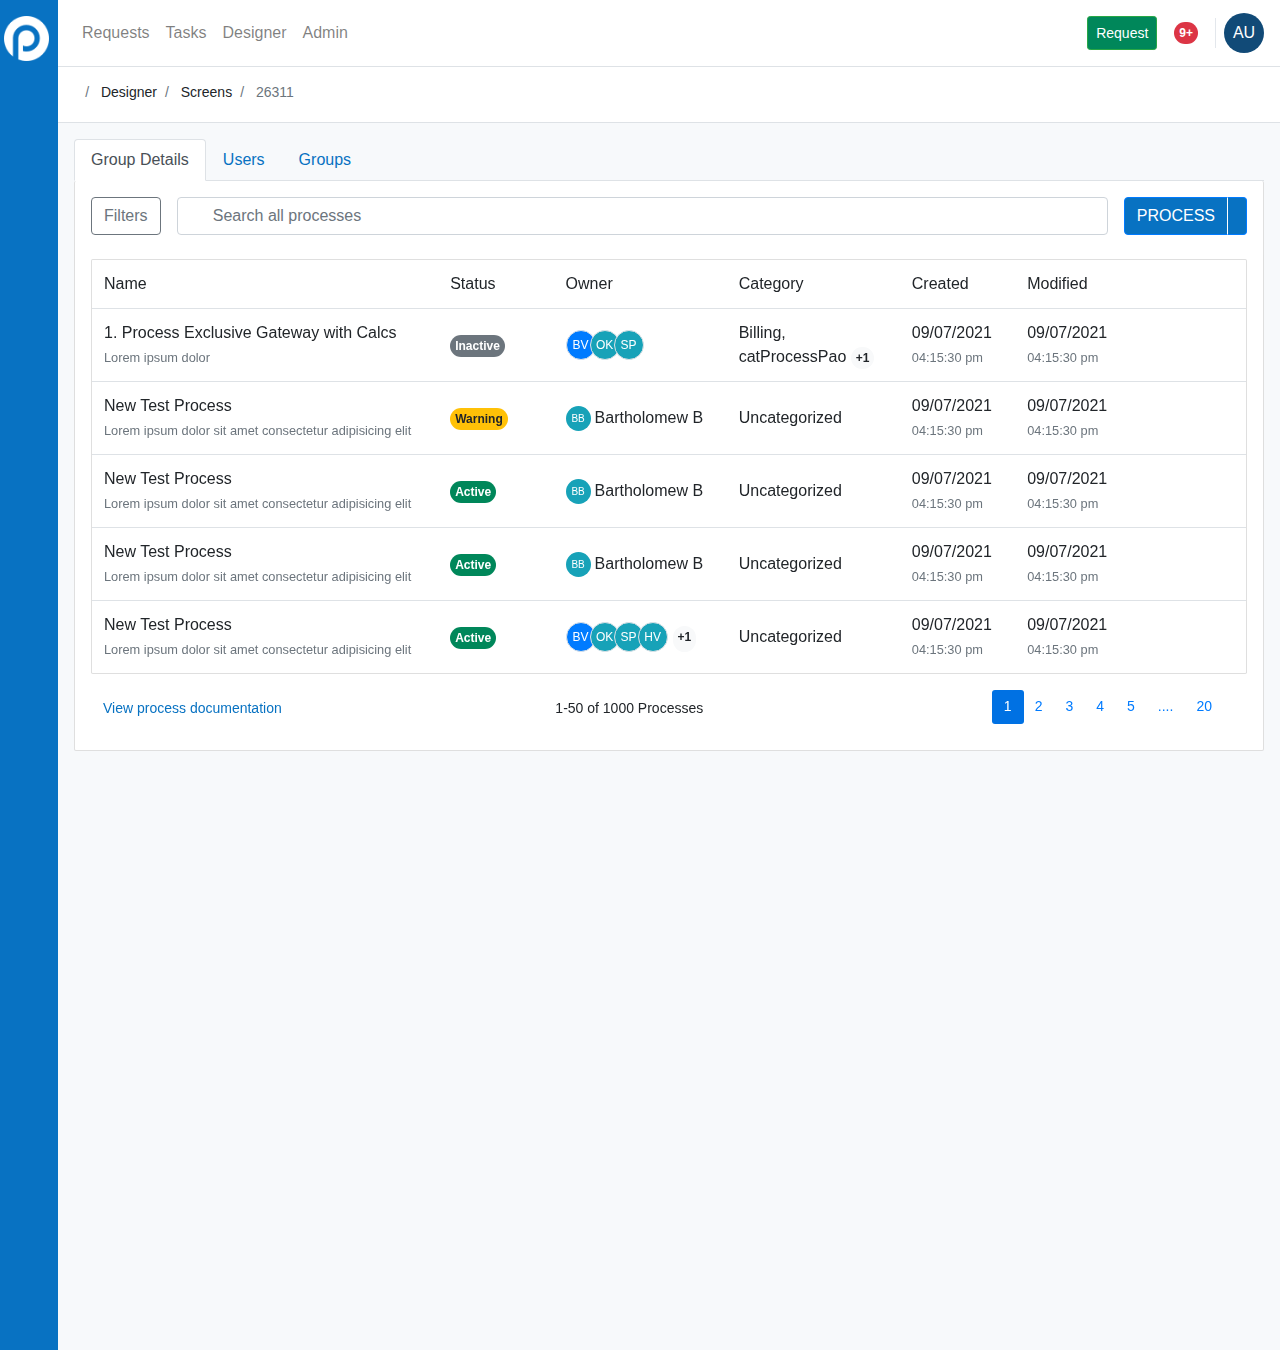
==== commit d0b098b6: "added" ====
--- a/Data-List-Base.html
+++ b/Data-List-Base.html
@@ -427,10 +427,12 @@
                                     <!-- <td><div class="iconTray"> <i class="fas fa-exclamation-circle  text-warning"></i><i class="fas fa-check-circle ml-1"></i></div></td> -->
                                     <td>
                                       <div class="slatGroup">
-                                        <p class="slatName">New Test Process</p>
-                                        <small class="text-muted">
-                                          Lorem ipsum dolor sit amet consectetur
-                                          adipisicing elit
+                                        <p class="slatName">
+                                          1. Process Exclusive Gateway with
+                                          Calcs
+                                        </p>
+                                        <small class="text-muted">
+                                          Lorem ipsum dolor
                                         </small>
                                       </div>
                                     </td>
@@ -438,6 +440,163 @@
                                       <span
                                         class="badge badge-pill badge-secondary"
                                         >Inactive</span
+                                      >
+                                    </td>
+                                    <td>
+                                      <div role="group" class="b-avatar-group">
+                                        <div
+                                          class="b-avatar-group-inner"
+                                          style="
+                                            padding-left: calc(3px);
+                                            padding-right: calc(3px);
+                                          "
+                                        >
+                                          <span
+                                            class="b-avatar badge-primary rounded-circle"
+                                            class="b-avatar badge-info rounded-circle"
+                                            data-toggle="tooltip"
+                                            data-placement="bottom"
+                                            title="Burt Victalap"
+                                            style="
+                                              margin-left: calc(-3px);
+                                              margin-right: calc(-3px);
+                                              width: 30px;
+                                              height: 30px;
+                                            "
+                                            ><span class="b-avatar-text"
+                                              ><span>BV</span></span
+                                            ><!----></span
+                                          >
+
+                                          <span
+                                            class="b-avatar badge-info rounded-circle"
+                                            data-toggle="tooltip"
+                                            data-placement="bottom"
+                                            title="Oscar Kemp"
+                                            style="
+                                              margin-left: calc(-3px);
+                                              margin-right: calc(-3px);
+                                              width: 30px;
+                                              height: 30px;
+                                            "
+                                            ><span class="b-avatar-text"
+                                              ><span class="">OK</span></span
+                                            ><!----></span
+                                          >
+
+                                          <span
+                                            class="b-avatar badge-info rounded-circle"
+                                            class="b-avatar badge-info rounded-circle"
+                                            data-toggle="tooltip"
+                                            data-placement="bottom"
+                                            title="Steve Ping"
+                                            style="
+                                              margin-left: calc(-3px);
+                                              margin-right: calc(-3px);
+                                              width: 30px;
+                                              height: 30px;
+                                            "
+                                            ><span class="b-avatar-text"
+                                              ><span>SP</span></span
+                                            ><!----></span
+                                          >
+                                        </div>
+                                      </div>
+                                    </td>
+                                    <td>
+                                      Billing, catProcessPao
+                                      <span
+                                        class="badge badge-pill badge-light"
+                                        data-toggle="tooltip"
+                                        data-placement="bottom"
+                                        title="Oscar Kemp"
+                                        >+1</span
+                                      >
+                                    </td>
+                                    <td>
+                                      <div class="slatGroup">
+                                        <p class="slatName">09/07/2021</p>
+                                        <small class="text-muted">
+                                          04:15:30 pm
+                                        </small>
+                                      </div>
+                                    </td>
+                                    <td>
+                                      <div class="slatGroup">
+                                        <p class="slatName">09/07/2021</p>
+                                        <small class="text-muted">
+                                          04:15:30 pm
+                                        </small>
+                                      </div>
+                                    </td>
+
+                                    <td align="right">
+                                      <div class="dropdown show">
+                                        <a
+                                          class="btn btn-outline-secondary slatDropDown mr-3"
+                                          href="#"
+                                          role="button"
+                                          id="dropdownMenuLink"
+                                          data-toggle="dropdown"
+                                          aria-haspopup="true"
+                                          aria-expanded="false"
+                                        >
+                                          <i class="dots fas fa-ellipsis-h"></i>
+                                        </a>
+
+                                        <div
+                                          class="dropdown-menu dropdown-menu-right dropdown-slat mt-1 p-2 mb-1"
+                                          aria-labelledby="dropdownMenuLink"
+                                        >
+                                          <a class="dropdown-item p-2" href="#">
+                                            <i class="far fa-edit mr-2"></i>
+                                            Edit Process</a
+                                          >
+
+                                          <a class="dropdown-item p-2" href="#"
+                                            ><i class="far fa-clone mr-2"></i>
+                                            Copy Process</a
+                                          >
+                                          <a class="dropdown-item p-2" href="#"
+                                            ><i
+                                              class="fas fa-file-export mr-2"
+                                            ></i>
+                                            Export Process</a
+                                          >
+                                          <a class="dropdown-item p-2" href="#"
+                                            ><i class="fas fa-cog mr-2"></i>
+                                            Configure Process</a
+                                          >
+                                          <a
+                                            class="dropdown-item dropdown-delete p-2"
+                                            href="#"
+                                            ><i
+                                              class="far fa-trash-alt mr-2"
+                                            ></i>
+                                            Delete Process</a
+                                          >
+                                        </div>
+                                      </div>
+                                    </td>
+                                  </tr>
+                                  <tr>
+                                    <!-- <td><div class="iconTray"> <i class="fas fa-exclamation-circle  text-warning"></i><i class="fas fa-check-circle ml-1"></i></div></td> -->
+                                    <td>
+                                      <div class="slatGroup">
+                                        <p class="slatName">New Test Process</p>
+                                        <small class="text-muted">
+                                          Lorem ipsum dolor sit amet consectetur
+                                          adipisicing elit
+                                        </small>
+                                      </div>
+                                    </td>
+                                    <td>
+                                      <span
+                                        class="badge badge-pill badge-warning"
+                                        ><i
+                                          class="fas fa-exclamation-triangle"
+                                        ></i
+                                        >Warning</span
                                       >
                                     </td>
                                     <td>
@@ -548,14 +707,13 @@
                                         </small>
                                       </div>
                                     </td>
-                                    <td>
-                                      <span
-                                        class="badge badge-pill badge-warning"
-                                        ><i
-                                          class="fas fa-exclamation-triangle"
-                                        ></i
-                                        >Warning</span
-                                      >
+                                    <td class="">
+                                      <div class="slatGroup">
+                                        <span
+                                          class="badge badge-pill badge-success"
+                                          >Active</span
+                                        >
+                                      </div>
                                     </td>
                                     <td>
                                       <span
@@ -702,6 +860,176 @@
                                           >Bartholomew B</span
                                         ></span
                                       >
+                                    </td>
+                                    <td>Uncategorized</td>
+                                    <td>
+                                      <div class="slatGroup">
+                                        <p class="slatName">09/07/2021</p>
+                                        <small class="text-muted">
+                                          04:15:30 pm
+                                        </small>
+                                      </div>
+                                    </td>
+                                    <td>
+                                      <div class="slatGroup">
+                                        <p class="slatName">09/07/2021</p>
+                                        <small class="text-muted">
+                                          04:15:30 pm
+                                        </small>
+                                      </div>
+                                    </td>
+
+                                    <td align="right">
+                                      <div class="dropdown show">
+                                        <a
+                                          class="btn btn-outline-secondary slatDropDown mr-3"
+                                          href="#"
+                                          role="button"
+                                          id="dropdownMenuLink"
+                                          data-toggle="dropdown"
+                                          aria-haspopup="true"
+                                          aria-expanded="false"
+                                        >
+                                          <i class="dots fas fa-ellipsis-h"></i>
+                                        </a>
+
+                                        <div
+                                          class="dropdown-menu dropdown-menu-right dropdown-slat mt-1 p-2 mb-1"
+                                          aria-labelledby="dropdownMenuLink"
+                                        >
+                                          <a class="dropdown-item p-2" href="#">
+                                            <i class="far fa-edit mr-2"></i>
+                                            Edit Process</a
+                                          >
+
+                                          <a class="dropdown-item p-2" href="#"
+                                            ><i class="far fa-clone mr-2"></i>
+                                            Copy Process</a
+                                          >
+                                          <a class="dropdown-item p-2" href="#"
+                                            ><i
+                                              class="fas fa-file-export mr-2"
+                                            ></i>
+                                            Export Process</a
+                                          >
+                                          <a class="dropdown-item p-2" href="#"
+                                            ><i class="fas fa-cog mr-2"></i>
+                                            Configure Process</a
+                                          >
+                                          <a
+                                            class="dropdown-item dropdown-delete p-2"
+                                            href="#"
+                                            ><i
+                                              class="far fa-trash-alt mr-2"
+                                            ></i>
+                                            Delete Process</a
+                                          >
+                                        </div>
+                                      </div>
+                                    </td>
+                                  </tr>
+                                  <tr>
+                                    <!-- <td><div class="iconTray"> <i class="fas fa-exclamation-circle  text-warning"></i><i class="fas fa-check-circle ml-1"></i></div></td> -->
+                                    <td>
+                                      <div class="slatGroup">
+                                        <p class="slatName">New Test Process</p>
+                                        <small class="text-muted">
+                                          Lorem ipsum dolor sit amet consectetur
+                                          adipisicing elit
+                                        </small>
+                                      </div>
+                                    </td>
+                                    <td class="">
+                                      <div class="slatGroup">
+                                        <span
+                                          class="badge badge-pill badge-success"
+                                          >Active</span
+                                        >
+                                      </div>
+                                    </td>
+                                    <td>
+                                      <div role="group" class="b-avatar-group">
+                                        <div
+                                          class="b-avatar-group-inner"
+                                          style="
+                                            padding-left: calc(3px);
+                                            padding-right: calc(3px);
+                                          "
+                                        >
+                                          <span
+                                            class="b-avatar badge-primary rounded-circle"
+                                            class="b-avatar badge-info rounded-circle"
+                                            data-toggle="tooltip"
+                                            data-placement="bottom"
+                                            title="Burt Victalap"
+                                            style="
+                                              margin-left: calc(-3px);
+                                              margin-right: calc(-3px);
+                                              width: 30px;
+                                              height: 30px;
+                                            "
+                                            ><span class="b-avatar-text"
+                                              ><span>BV</span></span
+                                            ><!----></span
+                                          >
+
+                                          <span
+                                            class="b-avatar badge-info rounded-circle"
+                                            data-toggle="tooltip"
+                                            data-placement="bottom"
+                                            title="Oscar Kemp"
+                                            style="
+                                              margin-left: calc(-3px);
+                                              margin-right: calc(-3px);
+                                              width: 30px;
+                                              height: 30px;
+                                            "
+                                            ><span class="b-avatar-text"
+                                              ><span class="">OK</span></span
+                                            ><!----></span
+                                          >
+
+                                          <span
+                                            class="b-avatar badge-info rounded-circle"
+                                            class="b-avatar badge-info rounded-circle"
+                                            data-toggle="tooltip"
+                                            data-placement="bottom"
+                                            title="Steve Ping"
+                                            style="
+                                              margin-left: calc(-3px);
+                                              margin-right: calc(-3px);
+                                              width: 30px;
+                                              height: 30px;
+                                            "
+                                            ><span class="b-avatar-text"
+                                              ><span>SP</span></span
+                                            ><!----></span
+                                          >
+                                          <span
+                                            class="b-avatar badge-info rounded-circle"
+                                            class="b-avatar badge-info rounded-circle"
+                                            data-toggle="tooltip"
+                                            data-placement="bottom"
+                                            title="Steve Ping"
+                                            style="
+                                              margin-left: calc(-3px);
+                                              margin-right: calc(-3px);
+                                              width: 30px;
+                                              height: 30px;
+                                            "
+                                            ><span class="b-avatar-text"
+                                              ><span>HV</span></span
+                                            ><!----></span
+                                          >
+                                          <span
+                                            class="badge badge-pill badge-light ml-2 mt-1"
+                                            data-toggle="tooltip"
+                                            data-placement="bottom"
+                                            title="Blake Gibson"
+                                            >+1</span
+                                          >
+                                        </div>
+                                      </div>
                                     </td>
                                     <td>Uncategorized</td>
                                     <td>
--- a/data-list-temp-style.css
+++ b/data-list-temp-style.css
@@ -1,4 +1,47 @@
 
+
+
+
+.b-avatar-group .b-avatar-group-inner {
+  display: flex;
+  flex-wrap: wrap;
+}
+
+.b-avatar-group .b-avatar {
+  border: 1px solid #dee2e6;
+}
+
+.b-avatar {
+  display: inline-flex;
+  align-items: center;
+  justify-content: center;
+  vertical-align: middle;
+  flex-shrink: 0;
+  width: 2.5rem;
+  height: 2.5rem;
+  font-size: inherit;
+  font-weight: 400;
+  line-height: 1;
+  max-width: 100%;
+  max-height: auto;
+  text-align: center;
+  overflow: visible;
+  position: relative;
+  transition: color .15s ease-in-out,background-color .15s ease-in-out,box-shadow .15s ease-in-out;
+}
+.rounded-circle {
+  border-radius: 50%!important;
+}
+
+.badge-secondary {
+  color: #fff;
+  background-color: #6c757d;
+}
+
+.b-avatar-text{
+  font-size: 12px;
+  cursor: default;
+}
 
 li > a {
   color: white;
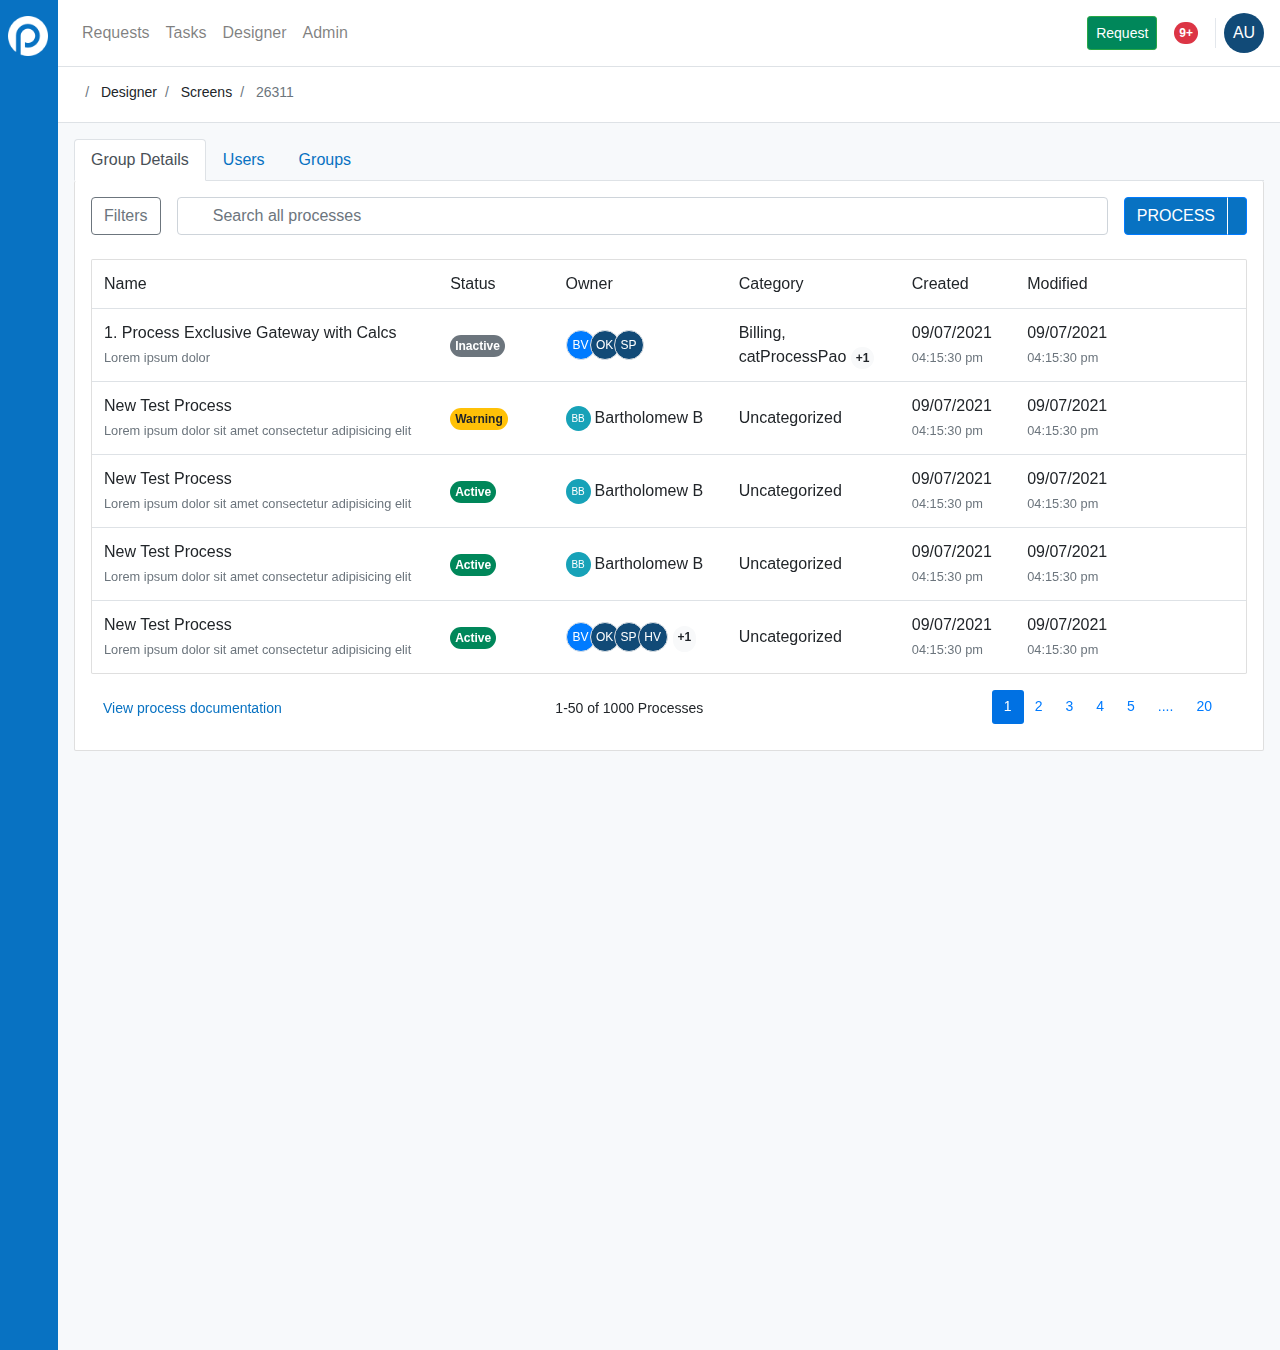
==== commit 47948e4c: "added" ====
--- a/Data-List-Base.html
+++ b/Data-List-Base.html
@@ -45,7 +45,7 @@
   <body>
     <div class="app-container d-flex flex-row" "="">
     <div class="sidebar">
-      <img src="processmaker_icon.png" class="pt-3 ml-1" alt="" />
+      <img src="processmaker_icon.png" class="pt-3 ml-2" alt="" />
     </div>
     <div class="main d-flex flex-grow-1 flex-column overflow-hidden">
       <div class="top-nav flex-grow-1">
--- a/data-list-temp-style.css
+++ b/data-list-temp-style.css
@@ -38,6 +38,10 @@
   background-color: #6c757d;
 }
 
+.badge-info {
+  background-color: #114a77;
+}
+
 .b-avatar-text{
   font-size: 12px;
   cursor: default;
@@ -69,7 +73,8 @@
 }
 
 .badge{
-  padding:5px
+  padding:5px;
+  cursor: default;
 }
 
 .sidebar {
@@ -510,7 +515,7 @@
 
 
 img {
-  width: 45px;
+  width: 40px;
 }
 
 .separator {
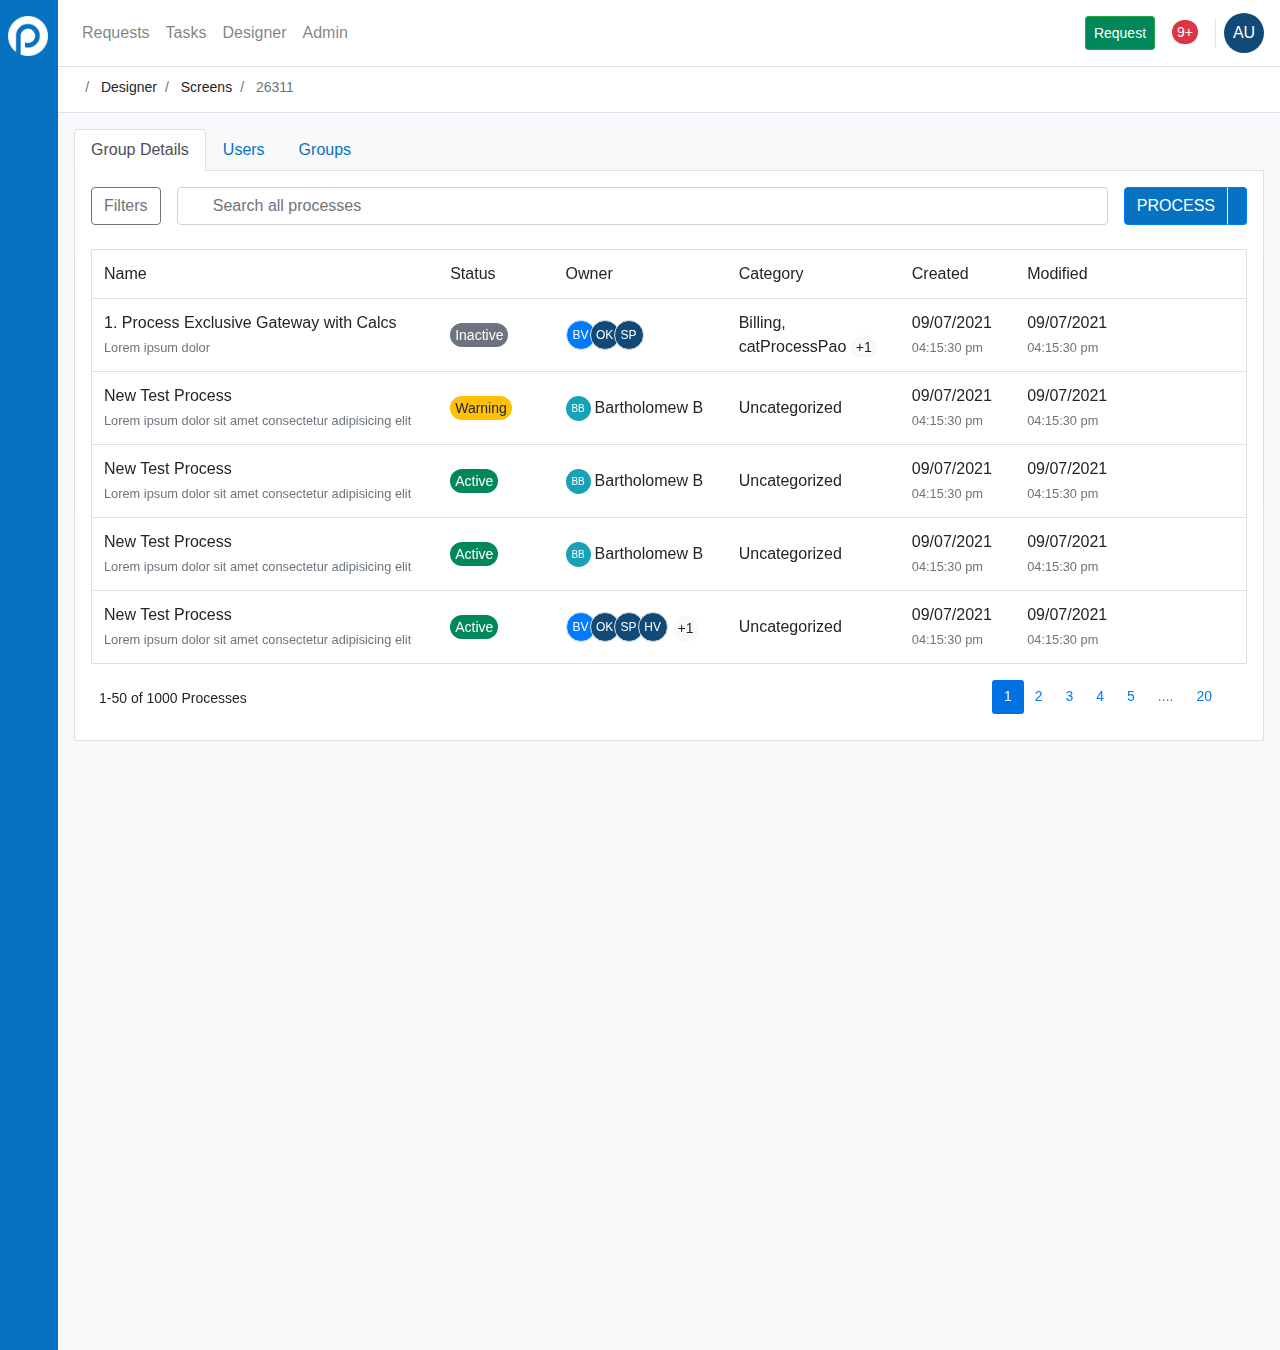
==== commit 14cdac6e: "added" ====
--- a/Data-List-Base.html
+++ b/Data-List-Base.html
@@ -248,6 +248,23 @@
                                 >
                                   <div class="form-group">
                                     <span class="mb-2 filter-label"
+                                      >Status</span
+                                    >
+
+                                    <select
+                                      id="choices-multiple-remove-button"
+                                      class=""
+                                      placeholder=""
+                                      multiple
+                                    >
+                                      <option value="HTML">Inactive</option>
+                                      <option value="Jquery">Active</option>
+                                      <option value="CSS">Warning</option>
+                                    </select>
+                                  </div>
+
+                                  <div class="form-group mt-2">
+                                    <span class="mb-2 filter-label"
                                       >Category</span
                                     >
 
@@ -271,23 +288,6 @@
                                         Finance
                                       </option>
                                       <option value="Billing">Billing</option>
-                                    </select>
-                                  </div>
-
-                                  <div class="form-group mt-2">
-                                    <span class="mb-2 filter-label"
-                                      >Status</span
-                                    >
-
-                                    <select
-                                      id="choices-multiple-remove-button"
-                                      class=""
-                                      placeholder=""
-                                      multiple
-                                    >
-                                      <option value="HTML">Inactive</option>
-                                      <option value="Jquery">Active</option>
-                                      <option value="CSS">Warning</option>
                                     </select>
                                   </div>
                                   <hr />
@@ -593,9 +593,6 @@
                                     <td>
                                       <span
                                         class="badge badge-pill badge-warning"
-                                        ><i
-                                          class="fas fa-exclamation-triangle"
-                                        ></i
                                         >Warning</span
                                       >
                                     </td>
@@ -1107,17 +1104,8 @@
                             <div
                               class="paginationContainer justify-content-between d-flex mt-3"
                             >
-                              <div class="p-2">
-                                <a
-                                  href="https://processmaker.gitbook.io/processmaker/designing-processes/viewing-processes/view-the-list-of-processes/create-a-process"
-                                  target="_blank"
-                                  ><i class="fas fa-book mr-1"></i>View process
-                                  documentation</a
-                                >
-                              </div>
-                              <div class="p-2 mx-auto">
-                                1-50 of 1000 Processes
-                              </div>
+                              <div class="p-2">1-50 of 1000 Processes</div>
+
                               <nav aria-label="Page navigation ml-auto ">
                                 <ul class="pagination">
                                   <li class="page-item">
--- a/data-list-temp-style.css
+++ b/data-list-temp-style.css
@@ -33,6 +33,11 @@
   border-radius: 50%!important;
 }
 
+.badge{
+  font-weight: normal;
+  font-size: 14px;
+}
+
 .badge-secondary {
   color: #fff;
   background-color: #6c757d;
@@ -197,6 +202,10 @@
   font-size: 0.875rem;
 }
 
+div#breadcrumbs-collapse {
+  height: 47px;
+}
+
 .card-header {
   background-color: white;
 }
@@ -246,7 +255,11 @@
   color: #0872c2;
 }
 
-
+.btn-secondary-active{
+    color: #fff !important;
+    background-color: #6c757d !important;
+    border-color: #6c757d !important;
+}
 
 .btn-lg{
   font-size: 1rem;
@@ -508,6 +521,10 @@
   font-size: 14px;
 }
 
+.filter-edit{
+  cursor: pointer;
+}
+
 .choices {
   font-size:14px !important;
 }
